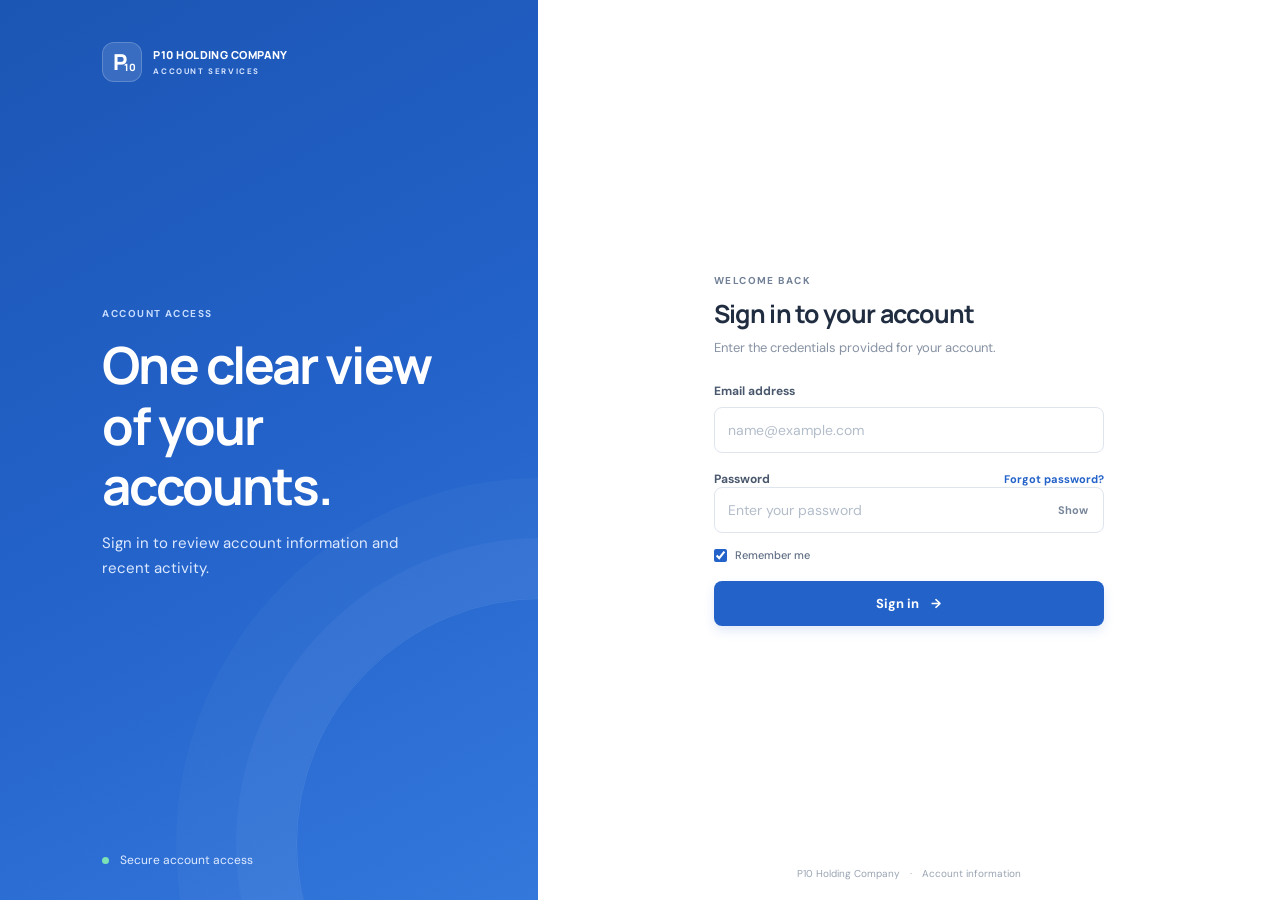
==== index.html @ c2ef20ba "new" ====
<!doctype html>
<html lang="en">
<head>
  <meta charset="utf-8">
  <meta name="viewport" content="width=device-width,initial-scale=1">
  <meta name="theme-color" content="#2362c9">
  <meta name="description" content="P10 Holding Company account overview and information dashboard.">
  <title>P10 Holding Company | Account Overview</title>
  <link rel="stylesheet" href="/styles.css">
  <script src="/config.js"></script>
  <script src="/app.js" defer></script>
</head>
<body>
  <main id="loginView" class="login-shell">
    <section class="login-aside" aria-label="P10 Holding Company">
      <div class="brand brand-large"><span class="brand-mark" aria-hidden="true"><b>P</b><i>10</i></span><span class="brand-copy"><strong>P10 HOLDING COMPANY</strong><small>ACCOUNT SERVICES</small></span></div>
      <div class="login-message"><p class="eyebrow">ACCOUNT ACCESS</p><h1>One clear view<br>of your accounts.</h1><p>Sign in to review account information and recent activity.</p></div>
      <div class="aside-foot"><span class="status-dot"></span> Secure account access</div>
    </section>
    <section class="login-content">
      <div class="login-card">
        <div class="brand brand-mobile"><span class="brand-mark" aria-hidden="true"><b>P</b><i>10</i></span><span class="brand-copy"><strong>P10 HOLDING COMPANY</strong><small>ACCOUNT SERVICES</small></span></div>
        <p class="eyebrow">WELCOME BACK</p><h2>Sign in to your account</h2><p class="muted">Enter the credentials provided for your account.</p>
        <form id="loginForm" autocomplete="on">
          <label for="email">Email address</label><input id="email" name="email" type="email" autocomplete="username" required placeholder="name@example.com">
          <div class="password-label"><label for="password">Password</label><button type="button" id="forgotPassword" class="text-button">Forgot password?</button></div>
          <div class="password-wrap"><input id="password" name="password" type="password" autocomplete="current-password" required placeholder="Enter your password"><button type="button" id="togglePassword" class="eye-button" aria-label="Show password">Show</button></div>
          <label class="check-row"><input type="checkbox" id="remember" checked><span>Remember me</span></label>
          <button class="button primary full" type="submit">Sign in <span aria-hidden="true">→</span></button>
          <p id="loginError" class="form-message" role="status" aria-live="polite"></p>
        </form>
        <p id="setupNote" class="setup-note" hidden></p>
      </div>
      <footer class="login-footer">P10 Holding Company <span>·</span> Account information</footer>
    </section>
  </main>

  <div id="appView" class="app-shell" hidden>
    <aside class="sidebar" id="sidebar">
      <a class="brand sidebar-brand" href="#dashboard" aria-label="P10 Holding Company dashboard"><span class="brand-mark" aria-hidden="true"><b>P</b><i>10</i></span><span class="brand-copy"><strong>P10 HOLDING<br>COMPANY</strong><small>ACCOUNT SERVICES</small></span></a>
      <p class="nav-caption">MENU</p>
      <nav class="side-nav" aria-label="Main navigation">
        <button class="nav-link active" data-section="dashboard"><span class="nav-icon">⌂</span>Dashboard</button>
        <button class="nav-link" data-section="accounts"><span class="nav-icon">▣</span>My Accounts</button>
        <button class="nav-link" data-section="transactions"><span class="nav-icon">↔</span>Transactions</button>
        <button class="nav-link" data-section="settings"><span class="nav-icon">⚙</span>Settings</button>
      </nav>
      <p class="nav-caption more-caption">ACCOUNT</p>
      <nav class="side-nav" aria-label="Account options">
        <button class="nav-link" data-action="withdraw"><span class="nav-icon">↗</span>Withdrawals</button>
        <button class="nav-link" data-action="fees"><span class="nav-icon">▤</span>Fees &amp; charges</button>
      </nav>
      <div class="sidebar-bottom"><div class="help-card"><span class="help-icon">i</span><strong>Need assistance?</strong><small>Contact your account representative.</small></div><button id="logoutButton" class="nav-link logout-link"><span class="nav-icon">↪</span>Sign out</button></div>
    </aside>
    <section class="main-area">
      <header class="topbar"><button class="icon-button hamburger" id="menuToggle" aria-label="Open navigation">☰</button><div class="breadcrumb">Accounts <span>/</span> <strong>Overview</strong></div><div class="top-actions"><button class="icon-button" id="notificationButton" aria-label="Notifications">♧<i class="notification-dot"></i></button><button class="profile-button" id="profileButton" aria-label="Account profile"><span class="avatar">P</span><span class="profile-name"><b id="profileName">Account holder</b><small>Account profile</small></span><span class="chevron">⌄</span></button></div></header>
      <main class="dashboard-content">
        <section class="welcome-row"><div><p class="eyebrow">ACCOUNT OVERVIEW</p><h1>Welcome to P10 Holding Company.</h1><p class="muted"></p></div><div class="date-chip"><span class="calendar-icon">▦</span><span id="currentDate"></span></div></section>
        <section class="balance-layout" aria-label="Balance summary">
          <article class="balance-card"><div class="balance-card-top"><div><span class="balance-label">TOTAL BALANCE</span><button class="balance-info" type="button" aria-label="About total balance" data-tip="Total balance is displayed from your account records after sign-in.">i</button></div><span class="balance-account"><span class="live-dot"></span><span id="accountLabel">Primary Account</span><b>USD</b></span></div><div class="main-balance" id="totalBalance">—</div><div class="balance-footer"><span><small>Available balance</small><b id="availableBalance">—</b></span><span><small>Account balance</small><b id="accountBalance">—</b></span><span class="card-shape" aria-hidden="true"><i></i><i></i></span></div><div class="balance-glow" aria-hidden="true"></div></article>
          <article class="due-card"><div class="due-top"><span class="due-icon">$</span><span class="due-tag">ACCOUNT INFORMATION</span></div><p class="muted">Outstanding amount</p><div class="due-amount" id="outstandingAmount">—</div><div class="due-bottom"><span><i class="due-indicator"></i>Amount currently due</span><button class="arrow-button" data-action="amount" aria-label="View amount currently due">→</button></div></article>
        </section>
        <section class="quick-section"><div class="section-heading"><div><h2>Quick actions</h2><p class="muted">Access common account information.</p></div></div><div class="quick-grid"><button class="quick-card" data-action="withdraw"><span class="quick-icon blue-icon">↗</span><span><b>Withdraw</b><small>View withdrawal information</small></span><span class="quick-arrow">→</span></button><button class="quick-card" data-action="fees"><span class="quick-icon lilac-icon">▤</span><span><b>View fees &amp; transaction history</b><small>Review account information</small></span><span class="quick-arrow">→</span></button><button class="quick-card" data-action="amount"><span class="quick-icon amber-icon">$</span><span><b>Amount currently due</b><small>View outstanding amount</small></span><span class="quick-arrow">→</span></button></div></section>
        <section class="content-grid"><article class="panel accounts-panel" id="accountsSection"><div class="section-heading"><div><h2>My accounts</h2><p class="muted">Your account overview</p></div><button class="quiet-button" data-section="accounts">View all <span>→</span></button></div><div id="accountList" class="account-list"></div></article>
          <article class="panel summary-panel"><div class="section-heading"><div><h2>Balance summary</h2><p class="muted">Balance overview</p></div><button class="balance-info pale-info" type="button" aria-label="About sample figures" data-tip="Balance summary is loaded from your account records after sign-in.">i</button></div><div class="summary-row"><span><i class="summary-dot dot-blue"></i>Total balance</span><b id="summaryTotal">—</b></div><div class="summary-row"><span><i class="summary-dot dot-green"></i>Available balance</span><b id="summaryAvailable">—</b></div><div class="summary-row"><span><i class="summary-dot dot-amber"></i>Outstanding amount</span><b id="summaryDue">—</b></div><a class="quiet-button balance-details-link" href="/balances.html">View balance details →</a></article></section>
        <section class="panel transactions-panel" id="transactionsSection"><div class="section-heading"><div><h2>Recent transactions</h2><p class="muted">A summary of recent account activity.</p></div><button class="quiet-button" data-section="transactions">View all <span>→</span></button></div><div class="table-wrap"><table><thead><tr><th>DESCRIPTION</th><th>DATE</th><th>CATEGORY</th><th>AMOUNT</th><th>STATUS</th></tr></thead><tbody id="transactionRows"></tbody></table></div><div class="transaction-foot"><span>Showing recent account activity</span><button class="quiet-button" data-section="transactions">See transactions →</button></div></section>
        <footer class="page-footer"><span>© 2026 P10 Holding Company</span><span>Account information <i>·</i> Privacy <i>·</i> Support</span></footer>
      </main>
      <nav class="mobile-nav" aria-label="Mobile navigation"><button class="active" data-section="dashboard"><span>⌂</span>Home</button><button data-section="accounts"><span>▣</span>Accounts</button><button data-section="transactions"><span>↔</span>Activity</button><button data-section="settings"><span>⚙</span>Settings</button></nav>
    </section>
  </div>
  <div id="dialogBackdrop" class="dialog-backdrop" hidden><section class="info-dialog" role="dialog" aria-modal="true" aria-labelledby="dialogTitle"><button class="dialog-close" id="dialogClose" aria-label="Close dialog">×</button><span class="dialog-icon" id="dialogIcon">i</span><p class="eyebrow" id="dialogEyebrow">ACCOUNT INFORMATION</p><h2 id="dialogTitle">Account information</h2><p id="dialogBody" class="dialog-body"></p><div id="dialogAmount" class="dialog-amount" hidden></div><div class="dialog-note"><span>i</span><span>For information only. No payment or withdrawal can be made here.</span></div><button class="button primary full" id="dialogDone">Close</button></section></div>
  <div id="toast" class="toast" role="status" aria-live="polite"></div>
</body>
</html>
---- styles.css ----
@import url('https://fonts.googleapis.com/css2?family=DM+Sans:wght@400;500;600;700&family=Manrope:wght@500;600;700;800&display=swap');
:root{--blue:#2362c9;--blue-dark:#154cae;--navy:#17243a;--text:#202d41;--muted:#8792a3;--bg:#f5f7fa;--line:#e9edf3;--white:#fff;--green:#20a477;--amber:#df9d2b;--shadow:0 12px 32px rgba(25,48,83,.065);font-family:'DM Sans',-apple-system,BlinkMacSystemFont,'Segoe UI',sans-serif;color:var(--text);font-synthesis:none}*{box-sizing:border-box}body{margin:0;background:var(--bg);font-size:14px}button,input{font:inherit}button{cursor:pointer}button:focus-visible,input:focus-visible,a:focus-visible{outline:3px solid #93b7f6;outline-offset:2px}[hidden]{display:none!important}.muted{color:var(--muted);margin:7px 0 0;font-size:13px}.eyebrow{font-size:10px;letter-spacing:1.45px;font-weight:700;color:#718096;margin:0 0 9px}.brand{display:flex;align-items:center;gap:11px;color:var(--navy)}.brand-mark{width:40px;height:40px;border-radius:12px;background:var(--blue);color:#fff;display:inline-flex;align-items:center;justify-content:center;position:relative;box-shadow:0 5px 13px #2362c933}.brand-mark b{font:800 22px Manrope,sans-serif;line-height:1;transform:translateX(-2px)}.brand-mark i{font:800 10px Manrope,sans-serif;position:absolute;right:5px;bottom:7px;font-style:normal}.brand-copy{display:flex;flex-direction:column;gap:3px}.brand-copy strong{font:800 11px/1.35 Manrope,sans-serif;letter-spacing:.45px}.brand-copy small{font-size:8px;letter-spacing:1.6px;color:#8d98a8;font-weight:700}
/* Sign in */.login-shell{min-height:100vh;display:grid;grid-template-columns:minmax(330px,42%) 1fr;background:#fff}.login-aside{background:linear-gradient(152deg,#1c56b4,#2362c9 50%,#3478dc);color:#fff;padding:42px 8vw 32px;display:flex;flex-direction:column;justify-content:space-between;position:relative;overflow:hidden}.login-aside:after{content:'';position:absolute;width:490px;height:490px;border:1px solid #ffffff18;border-radius:50%;right:-250px;bottom:-190px;box-shadow:0 0 0 60px #ffffff09,0 0 0 120px #ffffff07}.brand-large{color:#fff;position:relative;z-index:1}.brand-large .brand-mark{background:#ffffff20;box-shadow:none;border:1px solid #ffffff30}.brand-large .brand-copy small{color:#d5e3ff}.login-message{position:relative;z-index:1;max-width:420px;margin-top:-30px}.login-message .eyebrow{color:#c6dcff}.login-message h1{font:700 clamp(34px,4vw,52px)/1.18 Manrope,sans-serif;letter-spacing:-1.9px;margin:14px 0}.login-message>p:last-child{font-size:15px;line-height:1.7;color:#dce9ff;max-width:340px}.aside-foot{font-size:12px;color:#e1ecff;position:relative;z-index:1}.status-dot{width:7px;height:7px;border-radius:50%;background:#7de1b6;display:inline-block;margin-right:8px}.login-content{display:flex;align-items:center;justify-content:center;padding:40px 24px;position:relative}.login-card{width:min(100%,390px)}.login-card h2{font:700 25px Manrope,sans-serif;letter-spacing:-.7px;margin:0 0 8px}.login-card form{margin-top:27px}.login-card label{display:block;font-size:12px;font-weight:700;color:#4a586d;margin-bottom:8px}.login-card input[type=email],.login-card input[type=password],.password-wrap input{height:46px;border:1px solid #dfe5ed;border-radius:8px;width:100%;padding:0 13px;color:var(--text);background:#fff;transition:border .18s,box-shadow .18s}.login-card input:focus{outline:0;border-color:#7ea5ed;box-shadow:0 0 0 3px #2362c91c}.login-card input::placeholder{color:#b3bdca}.password-label{display:flex;align-items:center;justify-content:space-between;margin-top:18px}.password-label label{margin:0}.text-button{padding:0;border:0;background:none;color:var(--blue);font-size:11px;font-weight:700}.password-wrap{position:relative}.password-wrap input{padding-right:62px}.eye-button{position:absolute;right:10px;top:50%;transform:translateY(-50%);border:0;background:none;color:#78869a;font-size:11px;font-weight:700}.check-row{display:flex!important;align-items:center;gap:8px;margin:15px 0 19px!important;font-size:11px!important;font-weight:500!important;color:#627086!important}.check-row input{accent-color:var(--blue);margin:0}.button{min-height:45px;padding:0 15px;border-radius:8px;border:1px solid transparent;font-weight:700;font-size:13px;display:inline-flex;align-items:center;justify-content:center;gap:12px;transition:transform .16s,background .16s,box-shadow .16s}.button:hover{transform:translateY(-1px)}.primary{background:var(--blue);color:#fff;box-shadow:0 5px 11px #2362c922}.primary:hover{background:var(--blue-dark)}.secondary{background:#fff;border-color:#dfe6ef;color:#30415b}.secondary:hover{border-color:#aec5eb;background:#f8faff}.full{width:100%}.form-message{font-size:12px;line-height:1.5;color:#c23939;min-height:0;margin:9px 0 0}.form-message:empty{display:none}.login-divider{display:flex;align-items:center;gap:12px;color:#b2bbc7;font-size:9px;letter-spacing:1px;margin:15px 0}.login-divider:before,.login-divider:after{content:'';height:1px;background:#edf0f4;flex:1}.sample-note{text-align:center;font-size:10px;color:#9aa4b2;margin:10px 0 0}.setup-note{border-radius:7px;background:#fff6e7;color:#73500e;padding:10px 12px;font-size:11px;line-height:1.5;margin-top:13px}.brand-mobile{display:none}.login-footer{position:absolute;bottom:20px;color:#9aa4b2;font-size:10px}.login-footer span{margin:0 7px}
/* Dashboard shell */.app-shell{min-height:100vh;display:grid;grid-template-columns:232px minmax(0,1fr)}.sidebar{height:100vh;position:sticky;top:0;background:#fff;border-right:1px solid var(--line);padding:25px 16px 15px;display:flex;flex-direction:column;z-index:4}.sidebar-brand{padding:0 7px 35px;text-decoration:none}.sidebar-brand .brand-mark{width:38px;height:38px}.sidebar-brand .brand-copy strong{font-size:10px}.nav-caption{font-size:9px;color:#a0a9b5;font-weight:700;letter-spacing:1.35px;padding:0 12px;margin:0 0 9px}.side-nav{display:grid;gap:4px}.nav-link{height:41px;border:0;background:none;color:#6e7b8d;text-align:left;padding:0 12px;border-radius:7px;display:flex;align-items:center;gap:12px;font-size:12px;font-weight:600;transition:background .15s,color .15s}.nav-link:hover{background:#f6f8fb;color:var(--blue)}.nav-link.active{background:#edf4ff;color:var(--blue);font-weight:700}.nav-icon{font-size:16px;width:17px;text-align:center;color:inherit}.more-caption{margin-top:31px}.sidebar-bottom{margin-top:auto}.help-card{background:#f7f9fc;border:1px solid #eff2f6;border-radius:9px;padding:12px;margin:0 2px 15px;display:grid;grid-template-columns:22px 1fr;column-gap:6px}.help-icon{grid-row:span 2;width:19px;height:19px;border-radius:50%;background:#e7f0ff;color:var(--blue);display:grid;place-items:center;font-size:11px;font-weight:700}.help-card strong{font-size:10px}.help-card small{font-size:9px;line-height:1.45;color:#8995a5;margin-top:4px}.logout-link{width:100%;border-top:1px solid #eff1f5;border-radius:0;padding-top:12px;height:48px}.main-area{min-width:0}.topbar{height:65px;background:#fff;border-bottom:1px solid var(--line);display:flex;align-items:center;justify-content:space-between;padding:0 33px;position:sticky;top:0;z-index:3}.breadcrumb{font-size:11px;color:#9aa4b1}.breadcrumb span{margin:0 9px;color:#c0c8d2}.breadcrumb strong{color:#43516a;font-weight:700}.top-actions{display:flex;align-items:center;gap:21px}.icon-button{background:none;border:0;color:#596982;font-size:19px;position:relative;padding:6px}.notification-dot{position:absolute;right:5px;top:5px;width:6px;height:6px;background:#e6535a;border:1px solid white;border-radius:50%}.profile-button{background:none;border:0;display:flex;align-items:center;gap:9px;text-align:left;padding:3px}.avatar{width:31px;height:31px;border-radius:50%;display:grid;place-items:center;background:#e7efff;color:var(--blue);font:700 13px Manrope,sans-serif}.profile-name{display:grid;gap:2px}.profile-name b{font-size:10px;color:#43516a}.profile-name small{font-size:9px;color:#9ba5b2}.chevron{font-size:13px;color:#94a0ae;margin-left:3px}.hamburger{display:none}.dashboard-content{max-width:1280px;margin:0 auto;padding:27px 32px 20px}.sample-banner{background:#fff8e9;border:1px solid #f0ddb1;border-radius:8px;padding:11px 13px;margin:0 0 20px;display:flex;align-items:center;gap:10px;color:#6c5427}.sample-mark{height:21px;width:21px;border-radius:50%;background:#f8e8bf;color:#8b641d;display:grid;place-items:center;font-size:12px;font-weight:700;flex:none}.sample-banner div{display:grid;gap:2px;flex:1}.sample-banner strong{font-size:11px}.sample-banner span:not(.sample-mark){font-size:10px;color:#87744d}.banner-close{border:0;background:none;color:#9c8759;font-size:18px}.welcome-row{display:flex;justify-content:space-between;align-items:end;margin-bottom:20px}.welcome-row h1{font:700 21px Manrope,sans-serif;letter-spacing:-.5px;margin:0;color:#202d41}.welcome-row .eyebrow{margin-bottom:6px}.date-chip{border:1px solid #e5eaf0;border-radius:7px;background:#fff;padding:8px 10px;display:flex;align-items:center;gap:8px;color:#758197;font-size:10px}.calendar-icon{font-size:14px;color:var(--blue)}.balance-layout{display:grid;grid-template-columns:minmax(0,1.72fr) minmax(215px,.8fr);gap:15px}.balance-card{min-height:180px;border-radius:12px;padding:19px 21px 16px;background:linear-gradient(116deg,#1c56b5,#2362c9 61%,#397ddd);color:#fff;position:relative;overflow:hidden;box-shadow:0 10px 22px #2362c92b}.balance-card:before{content:'';position:absolute;width:240px;height:240px;border:1px solid #ffffff18;border-radius:50%;right:-35px;top:-137px;box-shadow:0 0 0 27px #ffffff08,0 0 0 55px #ffffff06}.balance-card>*:not(.balance-glow){position:relative;z-index:1}.balance-card-top{display:flex;justify-content:space-between;align-items:center}.balance-card-top>div{display:flex;align-items:center;gap:8px}.balance-label{font-size:9px;letter-spacing:1.4px;font-weight:700;color:#d3e3ff}.balance-info{border:1px solid #ffffff70;border-radius:50%;width:15px;height:15px;background:#ffffff12;color:#fff;font-size:9px;padding:0;line-height:13px}.balance-account{display:flex;align-items:center;gap:7px;font-size:9px;color:#ecf3ff}.balance-account b{border-left:1px solid #ffffff54;padding-left:7px;font-size:8px;letter-spacing:.7px}.live-dot{width:5px;height:5px;border-radius:50%;background:#7ae0b3}.main-balance{font:700 34px Manrope,sans-serif;letter-spacing:-1px;margin:17px 0 18px;font-variant-numeric:tabular-nums}.balance-footer{display:flex;gap:36px;align-items:end}.balance-footer>span{display:grid;gap:4px}.balance-footer small{font-size:9px;color:#d2e2ff}.balance-footer b{font-size:12px;font-weight:700;font-variant-numeric:tabular-nums}.card-shape{margin-left:auto;display:flex;align-items:center}.card-shape i{width:25px;height:25px;border:1px solid #ffffff7a;border-radius:50%;display:block}.card-shape i+i{margin-left:-10px;background:#ffffff32}.balance-glow{position:absolute;width:130px;height:130px;background:#72a8ff33;filter:blur(30px);right:13%;bottom:-95px}.due-card{background:#fff;border:1px solid var(--line);border-radius:12px;min-height:180px;padding:17px 18px 13px;box-shadow:0 4px 14px #253a5907}.due-top{display:flex;align-items:center;justify-content:space-between}.due-icon{width:27px;height:27px;border-radius:8px;background:#fff5e3;color:#d08a15;display:grid;place-items:center;font-weight:700;font-size:14px}.due-tag{font-size:8px;letter-spacing:.7px;color:#a1a9b5;font-weight:700}.due-card .muted{font-size:10px;margin-top:12px}.due-amount{font:700 25px Manrope,sans-serif;margin-top:3px;color:#273448;font-variant-numeric:tabular-nums}.due-bottom{border-top:1px solid #eff1f4;margin-top:12px;padding-top:10px;display:flex;align-items:center;justify-content:space-between;color:#929cab;font-size:9px}.due-indicator{width:6px;height:6px;display:inline-block;border-radius:50%;background:#e6ac50;margin-right:6px}.arrow-button{border:0;background:#f1f5fb;border-radius:6px;width:24px;height:24px;color:var(--blue);font-size:14px}.quick-section{margin-top:22px}.section-heading{display:flex;align-items:center;justify-content:space-between}.section-heading h2{font:700 14px Manrope,sans-serif;margin:0;color:#273448}.section-heading .muted{font-size:10px;margin-top:4px}.quick-grid{display:grid;grid-template-columns:repeat(3,1fr);gap:11px;margin-top:11px}.quick-card{min-width:0;background:#fff;border:1px solid var(--line);border-radius:9px;padding:12px;min-height:68px;display:flex;align-items:center;gap:10px;text-align:left;color:inherit;box-shadow:0 4px 12px #253a5904;transition:transform .16s,border-color .16s,box-shadow .16s}.quick-card:hover{transform:translateY(-2px);border-color:#c8d8f0;box-shadow:var(--shadow)}.quick-icon{width:34px;height:34px;border-radius:9px;display:grid;place-items:center;font-size:17px;flex:none}.blue-icon{background:#edf4ff;color:#2868cb}.lilac-icon{background:#f2efff;color:#8164d7}.amber-icon{background:#fff5e5;color:#d69422}.quick-card>span:nth-child(2){display:grid;gap:4px;min-width:0;flex:1}.quick-card b{font-size:10px;white-space:nowrap;overflow:hidden;text-overflow:ellipsis}.quick-card small{font-size:9px;color:#9aa4b1;white-space:nowrap;overflow:hidden;text-overflow:ellipsis}.quick-arrow{font-size:13px;color:#9aa6b5}.content-grid{display:grid;grid-template-columns:1.25fr 1fr;gap:14px;margin-top:20px}.panel{background:#fff;border:1px solid var(--line);border-radius:10px;padding:16px 17px;box-shadow:0 4px 12px #253a5904}.quiet-button{border:0;background:none;color:var(--blue);font-size:10px;font-weight:700;padding:4px}.quiet-button span{margin-left:4px}.account-list{margin-top:13px;display:flex;gap:10px;overflow-x:auto;scrollbar-width:thin;padding-bottom:2px}.account-tile{min-width:205px;flex:1;border:1px solid #edf0f4;border-radius:8px;padding:12px}.account-tile-top{display:flex;align-items:center;justify-content:space-between}.tile-symbol{width:25px;height:25px;background:#edf4ff;color:#2362c9;border-radius:7px;display:grid;place-items:center}.account-status{font-size:8px;color:#26976f;display:flex;align-items:center;gap:5px}.account-status i{width:5px;height:5px;background:#27b181;border-radius:50%}.account-tile p{font-size:10px;color:#8994a3;margin:9px 0 4px}.account-tile>strong{display:block;font:700 17px Manrope,sans-serif;letter-spacing:-.3px;font-variant-numeric:tabular-nums}.account-tile>small{font-size:9px;color:#a0a9b5;display:flex;justify-content:space-between;margin-top:8px}.account-tile>small span{letter-spacing:1px}.summary-panel .section-heading{margin-bottom:11px}.pale-info{border-color:#dfe6ef;color:#75849a;background:#f7f9fc}.summary-row{height:35px;display:flex;justify-content:space-between;align-items:center;border-bottom:1px solid #f0f2f5;font-size:10px}.summary-row>span{display:flex;align-items:center;gap:7px;color:#788598}.summary-row>b{font-size:10px;color:#3d4a5f;font-variant-numeric:tabular-nums}.summary-dot{width:7px;height:7px;border-radius:50%}.dot-blue{background:#3679dc}.dot-green{background:#32ad82}.dot-amber{background:#e8ab4d}.summary-note{display:flex;align-items:center;gap:7px;color:#9aa4b1;font-size:8px;margin-top:10px}.summary-note span{width:14px;height:14px;border-radius:50%;display:grid;place-items:center;background:#f3f5f8;color:#718096;font-size:9px}.transactions-panel{margin-top:14px;padding-bottom:9px}.transactions-panel .section-heading{margin-bottom:8px}.table-wrap{width:100%;overflow-x:auto}table{border-collapse:collapse;width:100%;min-width:600px;text-align:left}thead th{height:33px;font-size:8px;letter-spacing:.7px;color:#a0a9b4;font-weight:700;border-bottom:1px solid #edf0f4}tbody td{height:44px;border-bottom:1px solid #f1f3f6;color:#758195;font-size:9px;white-space:nowrap}tbody tr:last-child td{border:0}tbody td:first-child{color:#405069}.transaction-icon{width:24px;height:24px;display:inline-grid;place-items:center;vertical-align:middle;border-radius:7px;background:#eef5ff;color:#2d71d4;font-size:13px;margin-right:8px}.transaction-icon.purple{background:#f2efff;color:#856ed1}.transaction-icon.green{background:#eaf8f2;color:#309c74}.transaction-title{font-weight:600}.amount-positive{color:#239b72!important;font-weight:700}.status-pill{padding:4px 7px;border-radius:12px;font-size:8px}.completed{background:#e9f7f1;color:#25996f}.pending{background:#fff5e3;color:#c38a27}.failed{background:#fff0ef;color:#cc6560}.transaction-foot{border-top:1px solid #f0f2f5;padding:9px 2px 0;display:flex;justify-content:space-between;align-items:center;color:#a0a9b5;font-size:9px}.page-footer{display:flex;justify-content:space-between;padding:17px 1px;color:#a0a9b5;font-size:9px}.page-footer i{font-style:normal;margin:0 5px}.mobile-nav{display:none}
/* Dialogs and toast */.dialog-backdrop{position:fixed;inset:0;background:#15243c65;z-index:15;display:grid;place-items:center;padding:20px;backdrop-filter:blur(3px);animation:fadein .16s ease-out}.info-dialog{width:min(100%,410px);background:#fff;border-radius:15px;padding:27px 27px 22px;box-shadow:0 26px 70px #15243c35;position:relative;animation:rise .2s ease-out}.dialog-close{position:absolute;right:15px;top:13px;border:0;background:#f4f6f9;border-radius:50%;width:28px;height:28px;color:#768396;font-size:19px}.dialog-icon{width:38px;height:38px;border-radius:11px;background:#edf4ff;display:grid;place-items:center;color:var(--blue);font-weight:700;font-size:17px;margin-bottom:17px}.info-dialog .eyebrow{color:#8b97a8}.info-dialog h2{font:700 20px Manrope,sans-serif;margin:0}.dialog-body{font-size:13px;line-height:1.65;color:#7b8797;margin:9px 0}.dialog-body-emphasis{font-size:16px;font-weight:700;line-height:1.55;color:#263750;background:#f4f8ff;border-left:3px solid var(--blue);padding:12px 13px;border-radius:0 7px 7px 0;margin:15px 0}.dialog-amount{font:800 35px Manrope,sans-serif;color:#1e2e46;font-variant-numeric:tabular-nums;margin:11px 0 14px}.dialog-note{display:flex;align-items:flex-start;gap:7px;background:#f7f9fc;border-radius:7px;padding:10px;margin:18px 0;font-size:10px;line-height:1.5;color:#7e8998}.dialog-note span:first-child{width:14px;height:14px;display:grid;place-items:center;border-radius:50%;background:#e8effa;color:#4774b9;flex:none;font-size:9px}.toast{position:fixed;bottom:24px;right:25px;background:#17243a;color:#fff;box-shadow:var(--shadow);padding:12px 16px;border-radius:8px;z-index:20;font-size:12px;max-width:min(380px,calc(100vw - 30px));opacity:0;transform:translateY(8px);pointer-events:none;transition:.2s}.toast.show{opacity:1;transform:translateY(0)}@keyframes fadein{from{opacity:0}to{opacity:1}}@keyframes rise{from{opacity:0;transform:translateY(8px)}to{opacity:1;transform:translateY(0)}}
@media(max-width:1080px){.app-shell{grid-template-columns:205px minmax(0,1fr)}.sidebar{padding-left:12px;padding-right:12px}.dashboard-content{padding-left:22px;padding-right:22px}.balance-layout{grid-template-columns:minmax(0,1.5fr) minmax(195px,.8fr)}.quick-card{padding:10px;gap:8px}.quick-icon{width:30px;height:30px}.content-grid{grid-template-columns:1fr 1fr}}
@media(max-width:800px){.login-shell{grid-template-columns:1fr}.login-aside{display:none}.brand-mobile{display:flex;margin-bottom:35px}.login-content{align-items:flex-start;padding-top:10vh}.login-footer{position:static;text-align:center;margin-top:45px}.app-shell{grid-template-columns:1fr}.sidebar{position:fixed;left:0;top:0;width:240px;transform:translateX(-103%);transition:transform .22s;box-shadow:10px 0 35px #17243a1c}.sidebar.open{transform:translateX(0)}.hamburger{display:inline-block}.topbar{padding:0 20px}.dashboard-content{padding:24px 20px 24px}.mobile-nav{position:fixed;bottom:0;left:0;right:0;z-index:5;height:61px;background:#fff;border-top:1px solid var(--line);display:flex;justify-content:space-around;padding:5px 8px calc(5px + env(safe-area-inset-bottom));box-shadow:0 -5px 18px #253a5908}.mobile-nav button{display:flex;flex-direction:column;align-items:center;justify-content:center;gap:3px;border:0;background:none;color:#8b97a8;min-width:58px;font-size:8px;font-weight:600}.mobile-nav button span{font-size:17px;line-height:1}.mobile-nav button.active{color:var(--blue)}.page-footer{padding-bottom:74px}}
@media(max-width:600px){body{font-size:13px}.login-content{padding:9vh 23px 28px}.login-card h2{font-size:23px}.topbar{height:57px;padding:0 13px}.top-actions{gap:10px}.profile-name,.chevron{display:none}.dashboard-content{padding:19px 14px 18px}.welcome-row{align-items:flex-start;gap:8px;margin-bottom:15px}.welcome-row h1{font-size:18px;line-height:1.4;max-width:260px}.welcome-row .muted{font-size:11px;max-width:250px}.date-chip{font-size:8px;padding:7px 8px;white-space:nowrap;margin-top:5px}.balance-layout{grid-template-columns:1fr;gap:10px}.balance-card{min-height:170px;padding:17px 17px 14px}.main-balance{font-size:31px;margin:16px 0}.balance-footer{gap:24px}.balance-footer b{font-size:11px}.due-card{min-height:150px;padding:14px 16px 11px}.due-amount{font-size:23px}.due-card .muted{margin-top:8px}.due-bottom{margin-top:9px;padding-top:8px}.quick-section{margin-top:18px}.quick-grid{grid-template-columns:1fr;gap:7px;margin-top:9px}.quick-card{min-height:59px;padding:9px 11px}.quick-icon{width:34px;height:34px}.quick-card b{font-size:10px}.content-grid{grid-template-columns:1fr;gap:10px;margin-top:15px}.panel{padding:14px}.account-tile{min-width:195px}.transactions-panel{margin-top:10px}.section-heading h2{font-size:13px}.sample-banner{padding:9px 10px;margin-bottom:15px}.sample-banner span:not(.sample-mark){font-size:9px;line-height:1.4}.page-footer{font-size:8px;gap:10px;align-items:center;padding:17px 1px 77px}.page-footer span:last-child{text-align:right}.info-dialog{padding:24px 21px 19px}.dialog-amount{font-size:32px}.toast{bottom:75px;right:15px}.breadcrumb{font-size:10px}}
@media(prefers-reduced-motion:reduce){*,*::before,*::after{scroll-behavior:auto!important;animation-duration:.01ms!important;animation-iteration-count:1!important;transition-duration:.01ms!important}}
.standalone-page{min-height:100vh;background:var(--bg)}.standalone-header{height:66px;background:#fff;border-bottom:1px solid var(--line);display:flex;justify-content:space-between;align-items:center;padding:0 max(20px,calc((100vw - 1120px)/2))}.standalone-brand{text-decoration:none}.standalone-header nav{display:flex;gap:22px}.standalone-header nav a{font-size:11px;color:#607087;text-decoration:none;font-weight:600}.standalone-header nav a:hover{color:var(--blue)}.standalone-content{max-width:1120px;margin:auto;padding:28px 24px 50px}.standalone-content>.back-button{display:inline-block;text-decoration:none;margin-bottom:18px}.standalone-content .sample-banner{margin-bottom:22px}.standalone-content .detail-heading{margin-top:10px}.standalone-content .history-panel{margin-top:14px}.standalone-content .history-link{display:inline-flex;text-decoration:none;margin-top:15px}.standalone-content .history-stat{min-height:80px}
/* Clean standalone information pages */
.history-stat{display:flex;align-items:center;justify-content:space-between;gap:12px;min-height:64px;padding:12px 16px}.history-stat small{font-size:11px;font-weight:600;color:#69788e}.history-stat strong{font-size:19px;background:#f4f7fb;border-radius:7px;padding:5px 9px;min-width:35px;text-align:center}.standalone-content .sample-banner{padding:8px 11px}.standalone-content .sample-banner strong{font-size:10px}.standalone-content .sample-banner span:not(.sample-mark){font-size:9px}.detail-heading .muted:empty{display:none}.balance-detail-hero{padding:28px 30px;min-height:145px;align-content:center}.balance-detail-grid{margin-top:14px}.balance-detail-card{min-height:132px;align-content:start}.balance-ledger .summary-note{margin-top:12px}

/* Balance details: calm, bank-style hierarchy */
.standalone-header{gap:20px;min-width:0}
.standalone-header nav{align-items:center;flex-wrap:wrap}
.balance-page{max-width:900px;padding-top:30px;padding-bottom:64px}
.balance-page>.back-button{color:#2866c6;font-size:12px;font-weight:600;margin-bottom:22px}
.balance-page-heading{margin:0 0 22px}
.balance-page-heading h1{font:700 clamp(25px,3vw,32px)/1.2 Manrope,sans-serif;letter-spacing:-.7px;color:#202d41;margin:0}
.balance-page-heading .muted{font-size:13px;line-height:1.55;margin-top:8px}
.balance-hero{position:relative;isolation:isolate;overflow:hidden;border-radius:16px;padding:26px 28px 0;color:#fff;background:linear-gradient(120deg,#194b9c 0%,#2362c9 58%,#3478d8 100%);box-shadow:0 15px 32px #1d58b62b}
.balance-hero:after{content:"";position:absolute;z-index:-1;right:-50px;top:-130px;width:300px;height:300px;border:1px solid #ffffff25;border-radius:50%;box-shadow:0 0 0 30px #ffffff0b,0 0 0 62px #ffffff08,0 0 0 94px #ffffff05}
.balance-hero-top{display:flex;justify-content:space-between;align-items:flex-start;gap:16px}
.balance-hero-label{font-size:10px;font-weight:700;letter-spacing:1.35px;color:#d8e7ff}
.balance-account-name{margin:7px 0 0;color:#eef4ff;font-size:12px}
.balance-account-name span{padding:0 3px;color:#a9c8f5}
.preview-chip{display:inline-flex;align-items:center;gap:7px;flex:none;padding:7px 10px;border:1px solid #ffffff38;border-radius:20px;background:#ffffff12;color:#eff5ff;font-size:10px;font-weight:600}
.preview-chip i{width:6px;height:6px;border-radius:50%;background:#a9c8ff;display:inline-block}
.balance-total{display:block;margin:17px 0 23px;font:800 clamp(34px,5vw,46px)/1.1 Manrope,sans-serif;letter-spacing:-1.5px;font-variant-numeric:tabular-nums}
.balance-hero-footer{display:grid;grid-template-columns:1fr 1fr;margin:0 -28px;padding:0 28px;background:#102f621c;border-top:1px solid #ffffff24}
.balance-hero-stat{display:grid;gap:6px;padding:15px 18px 17px 0;min-width:0}
.balance-hero-stat+.balance-hero-stat{border-left:1px solid #ffffff2b;padding-left:22px}
.balance-hero-stat span{font-size:10px;color:#d5e5ff}
.balance-hero-stat strong{font:700 18px/1.25 Manrope,sans-serif;font-variant-numeric:tabular-nums;color:#fff}
.balance-breakdown{margin-top:20px;padding:20px 22px 7px;background:#fff;border:1px solid #e9edf3;border-radius:13px;box-shadow:0 5px 18px #253a5908}
.balance-section-heading{display:flex;align-items:center;justify-content:space-between;gap:12px;padding:0 0 14px;border-bottom:1px solid #edf0f4}
.balance-section-heading .eyebrow{margin-bottom:5px}
.balance-section-heading h2{margin:0;color:#26364d;font:700 16px/1.3 Manrope,sans-serif;letter-spacing:-.2px}
.currency-chip{padding:6px 9px;border-radius:6px;background:#f3f6fa;color:#617189;font-size:10px;font-weight:700;letter-spacing:.5px}
.balance-breakdown-row{min-height:69px;display:grid;grid-template-columns:34px minmax(0,1fr) auto;align-items:center;gap:12px;border-bottom:1px solid #f0f2f5}
.balance-breakdown-row:last-child{border-bottom:0}
.balance-row-icon{width:30px;height:30px;display:grid;place-items:center;border-radius:9px;font-size:14px;font-weight:700}
.total-row-icon{background:#edf4ff;color:#2868cb}
.available-row-icon{background:#eaf8f2;color:#22976f}
.due-row-icon{background:#fff5e5;color:#cd8a1d}
.status-row-icon{background:#edf8f3;color:#24966f;font-size:9px}
.balance-row-label{display:grid;gap:4px;min-width:0}
.balance-row-label strong{font-size:12px;font-weight:600;color:#34445c}
.balance-row-label small{font-size:10px;color:#8a96a6}
.balance-row-amount{font-size:13px;font-weight:700;color:#2b3b52;font-variant-numeric:tabular-nums;white-space:nowrap}
.due-row-amount{color:#ba7912}
.account-status-pill{justify-self:end;padding:5px 9px;border-radius:14px;background:#eaf7f1;color:#23895f;font-size:10px;font-weight:700}
.balance-page>.history-link{margin-top:17px}
.balance-page>.history-link span{font-size:15px}
@media(max-width:640px){
 .standalone-header{height:auto;min-height:0;align-items:flex-start;flex-direction:column;gap:10px;padding:12px 16px 11px}
 .standalone-brand .brand-mark{width:34px;height:34px}
 .standalone-header nav{width:100%;gap:18px;padding:0 1px}
 .standalone-header nav a{font-size:10px}
 .balance-page{padding:20px 16px 48px}
 .balance-page>.back-button{margin-bottom:17px}
 .balance-page-heading{margin-bottom:17px}
 .balance-page-heading h1{font-size:25px}
 .balance-page-heading .muted{font-size:12px}
 .balance-hero{padding:21px 19px 0;border-radius:13px}
 .balance-total{font-size:36px;margin:18px 0 21px}
 .balance-hero-footer{margin:0 -19px;padding:0 19px}
 .balance-hero-stat{padding:13px 10px 14px 0}
 .balance-hero-stat+.balance-hero-stat{padding-left:13px}
 .balance-hero-stat span{font-size:9px;line-height:1.35}
 .balance-hero-stat strong{font-size:15px}
 .balance-breakdown{margin-top:14px;padding:16px 14px 5px}
 .balance-section-heading h2{font-size:15px}
 .balance-breakdown-row{grid-template-columns:30px minmax(0,1fr) auto;gap:9px;min-height:65px}
 .balance-row-icon{width:28px;height:28px}
 .balance-row-label strong{font-size:11px}
 .balance-row-label small{font-size:9px}
 .balance-row-amount{font-size:11px}
 .account-status-pill{font-size:9px;padding:5px 7px}
 .balance-page>.history-link{width:100%;justify-content:space-between;margin-top:14px}
}
@media(max-width:380px){
 .balance-page{padding-left:13px;padding-right:13px}
 .balance-hero{padding-left:15px;padding-right:15px}
 .balance-hero-footer{margin-left:-15px;margin-right:-15px;padding-left:15px;padding-right:15px}
 .balance-total{font-size:33px}
 .balance-breakdown{padding-left:11px;padding-right:11px}
 .balance-breakdown-row{grid-template-columns:27px minmax(0,1fr) auto;gap:7px}
 .balance-row-amount{font-size:10px}
}

html:not(.session-verified) .standalone-page{visibility:hidden}
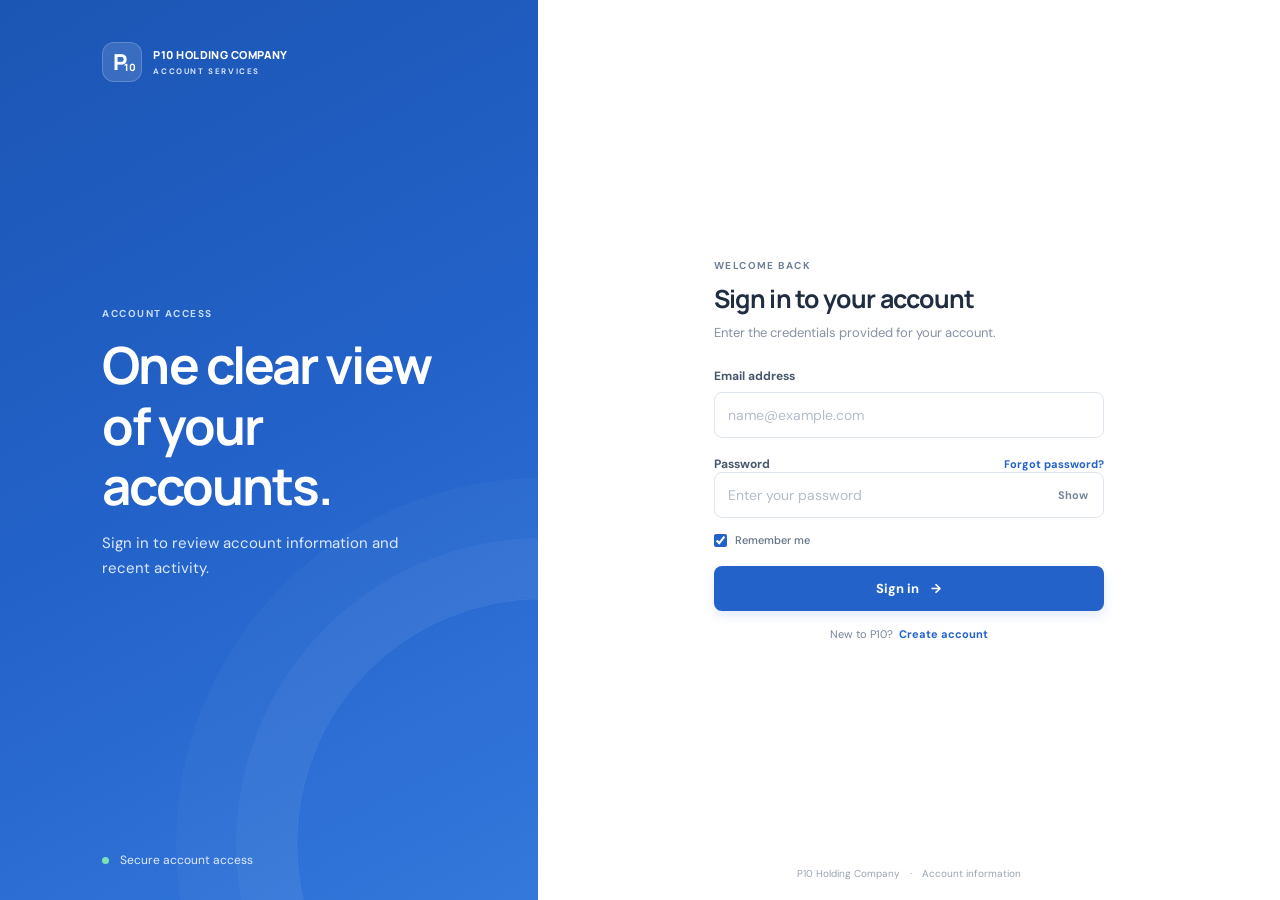
==== commit 58c611a5: "new" ====
--- a/index.html
+++ b/index.html
@@ -20,7 +20,7 @@
     <section class="login-content">
       <div class="login-card">
         <div class="brand brand-mobile"><span class="brand-mark" aria-hidden="true"><b>P</b><i>10</i></span><span class="brand-copy"><strong>P10 HOLDING COMPANY</strong><small>ACCOUNT SERVICES</small></span></div>
-        <p class="eyebrow">WELCOME BACK</p><h2>Sign in to your account</h2><p class="muted">Enter the credentials provided for your account.</p>
+        <p class="eyebrow" id="authEyebrow">WELCOME BACK</p><h2 id="authTitle">Sign in to your account</h2><p class="muted" id="authSubtitle">Enter the credentials provided for your account.</p>
         <form id="loginForm" autocomplete="on">
           <label for="email">Email address</label><input id="email" name="email" type="email" autocomplete="username" required placeholder="name@example.com">
           <div class="password-label"><label for="password">Password</label><button type="button" id="forgotPassword" class="text-button">Forgot password?</button></div>
@@ -29,6 +29,16 @@
           <button class="button primary full" type="submit">Sign in <span aria-hidden="true">→</span></button>
           <p id="loginError" class="form-message" role="status" aria-live="polite"></p>
         </form>
+        <p class="auth-switch" id="loginSwitch">New to P10? <button type="button" id="showSignup" class="auth-switch-button">Create account</button></p>
+        <form id="signupForm" class="signup-form" autocomplete="on" hidden>
+          <label for="signupEmail">Email address</label><input id="signupEmail" name="email" type="email" autocomplete="email" required placeholder="name@example.com">
+          <label class="signup-password-label" for="signupPassword">Create password</label><input id="signupPassword" name="password" type="password" autocomplete="new-password" minlength="8" required placeholder="At least 8 characters">
+          <label class="signup-password-label" for="confirmPassword">Confirm password</label><input id="confirmPassword" name="confirmPassword" type="password" autocomplete="new-password" minlength="8" required placeholder="Enter your password again">
+          <p class="password-hint">Use at least 8 characters.</p>
+          <button class="button primary full" type="submit">Create account <span aria-hidden="true">→</span></button>
+          <p id="signupMessage" class="form-message" role="status" aria-live="polite"></p>
+        </form>
+        <p class="auth-switch" id="signupSwitch" hidden>Already have an account? <button type="button" id="showLogin" class="auth-switch-button">Sign in</button></p>
         <p id="setupNote" class="setup-note" hidden></p>
       </div>
       <footer class="login-footer">P10 Holding Company <span>·</span> Account information</footer>
--- a/styles.css
+++ b/styles.css
@@ -91,3 +91,10 @@
 }
 
 html:not(.session-verified) .standalone-page{visibility:hidden}
+.auth-switch{font-size:11px;color:#778498;text-align:center;margin:16px 0 0}
+.auth-switch-button{border:0;background:none;padding:0 0 0 3px;color:var(--blue);font-family:inherit;font-size:11px;font-weight:700;text-decoration:none}
+.auth-switch-button:hover{text-decoration:underline}
+.signup-form{margin-top:17px!important}
+.login-card .signup-form>.signup-password-label{margin-top:13px}
+.password-hint{font-size:10px;color:#8995a5;margin:7px 0 14px}
+.form-message.success{color:#21805d;background:#eef8f3;border-radius:7px;padding:9px 10px}
